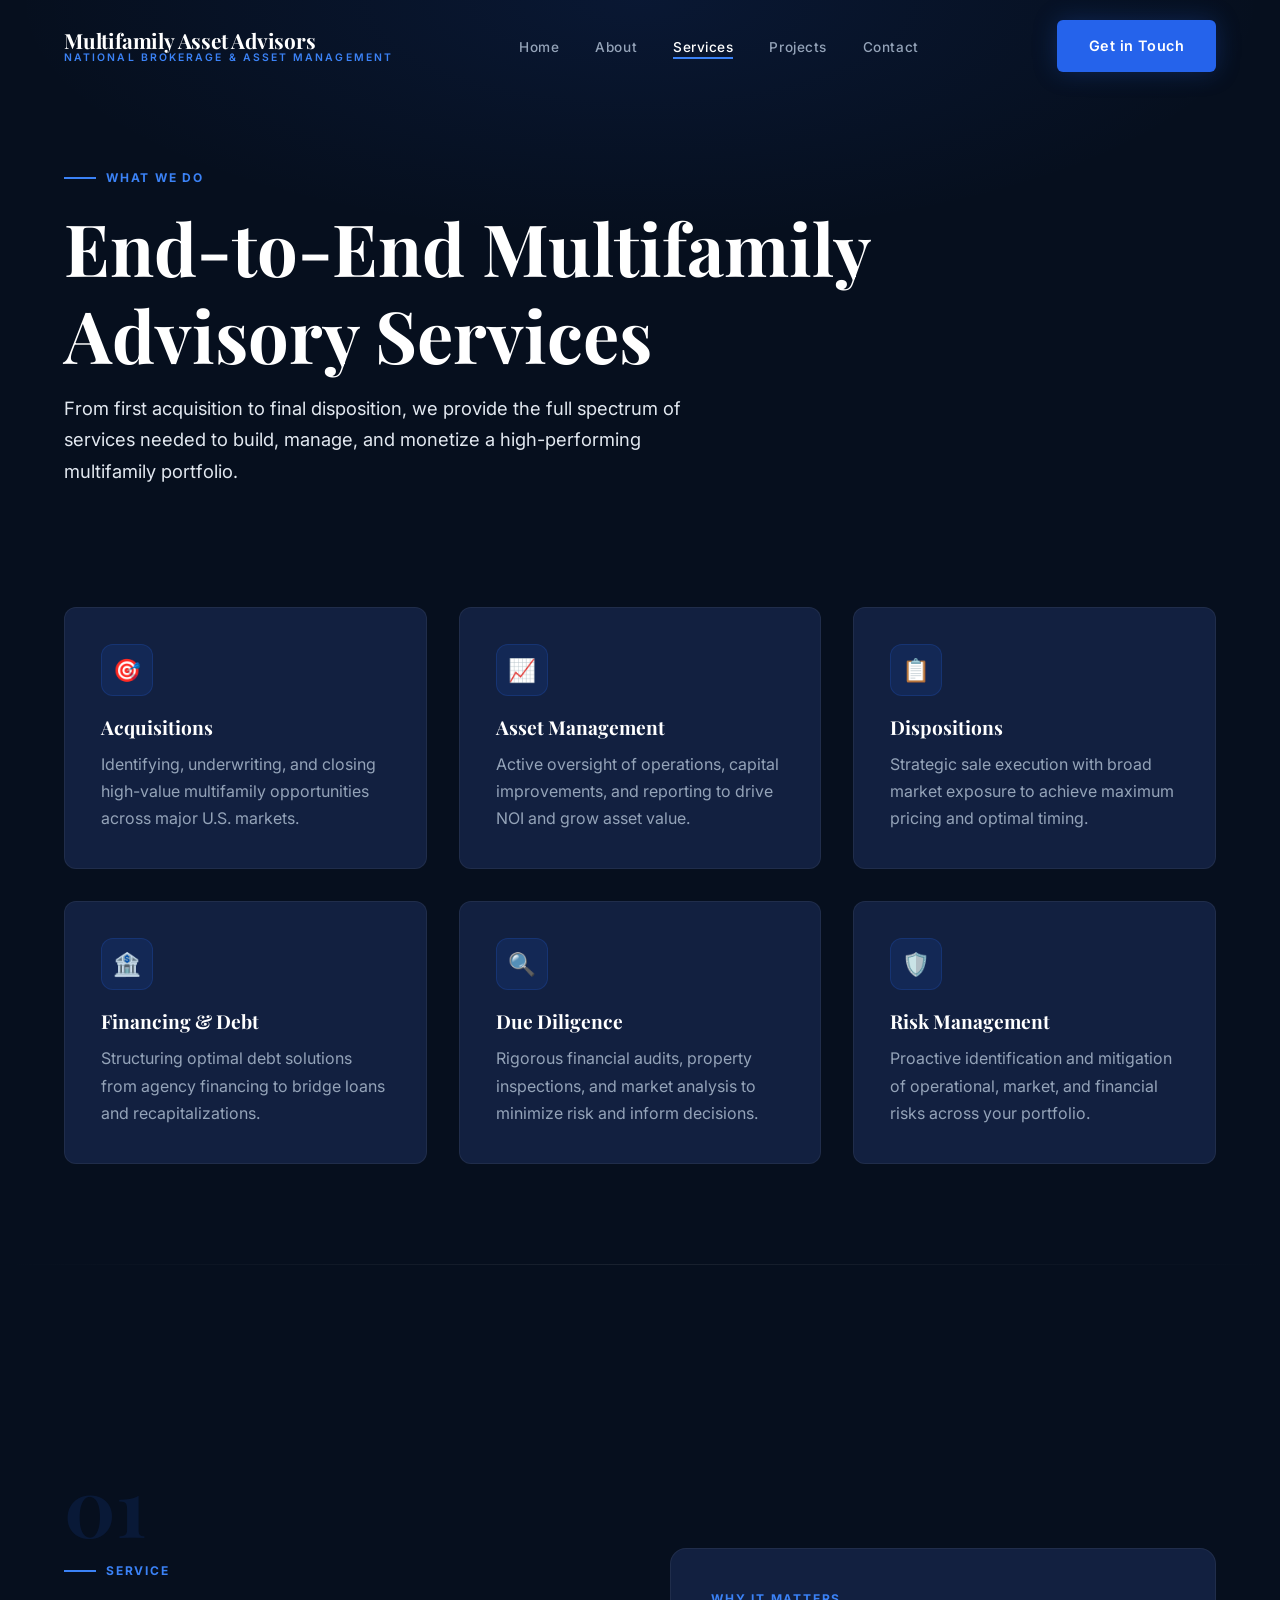
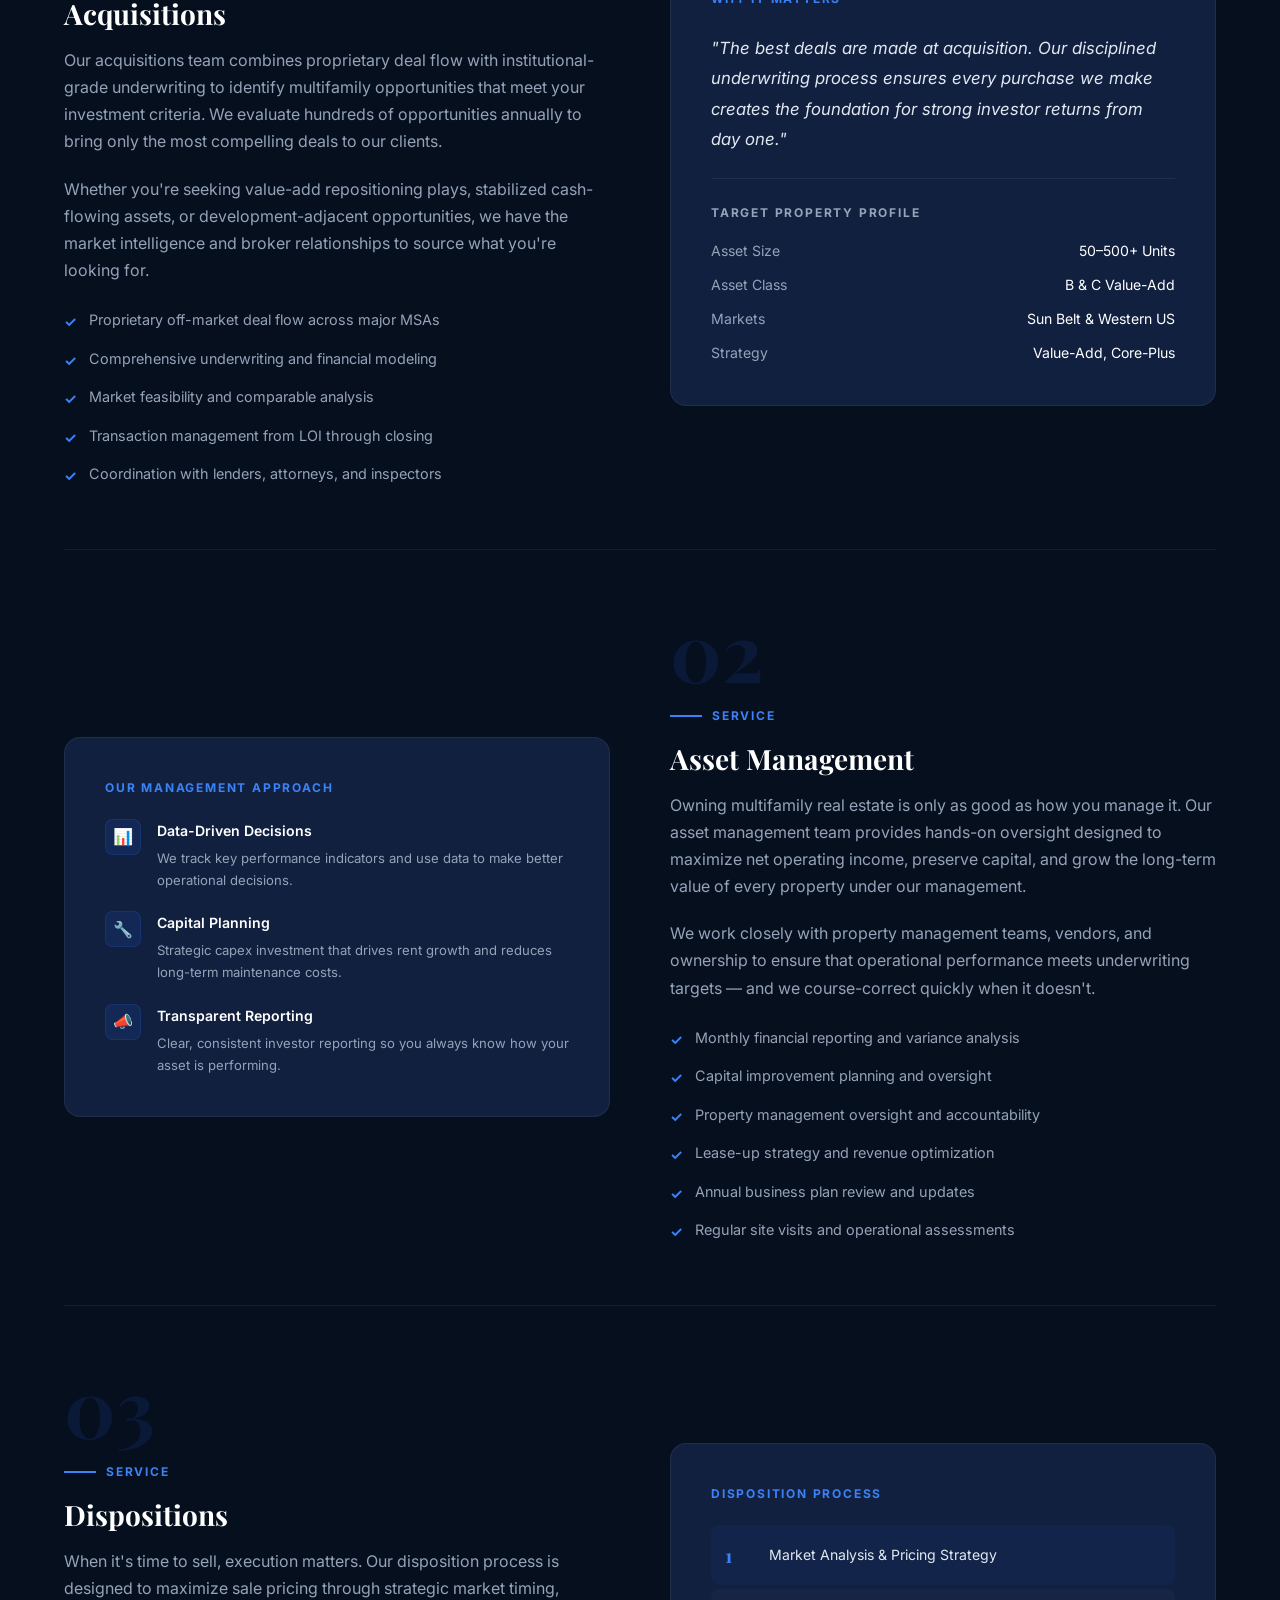
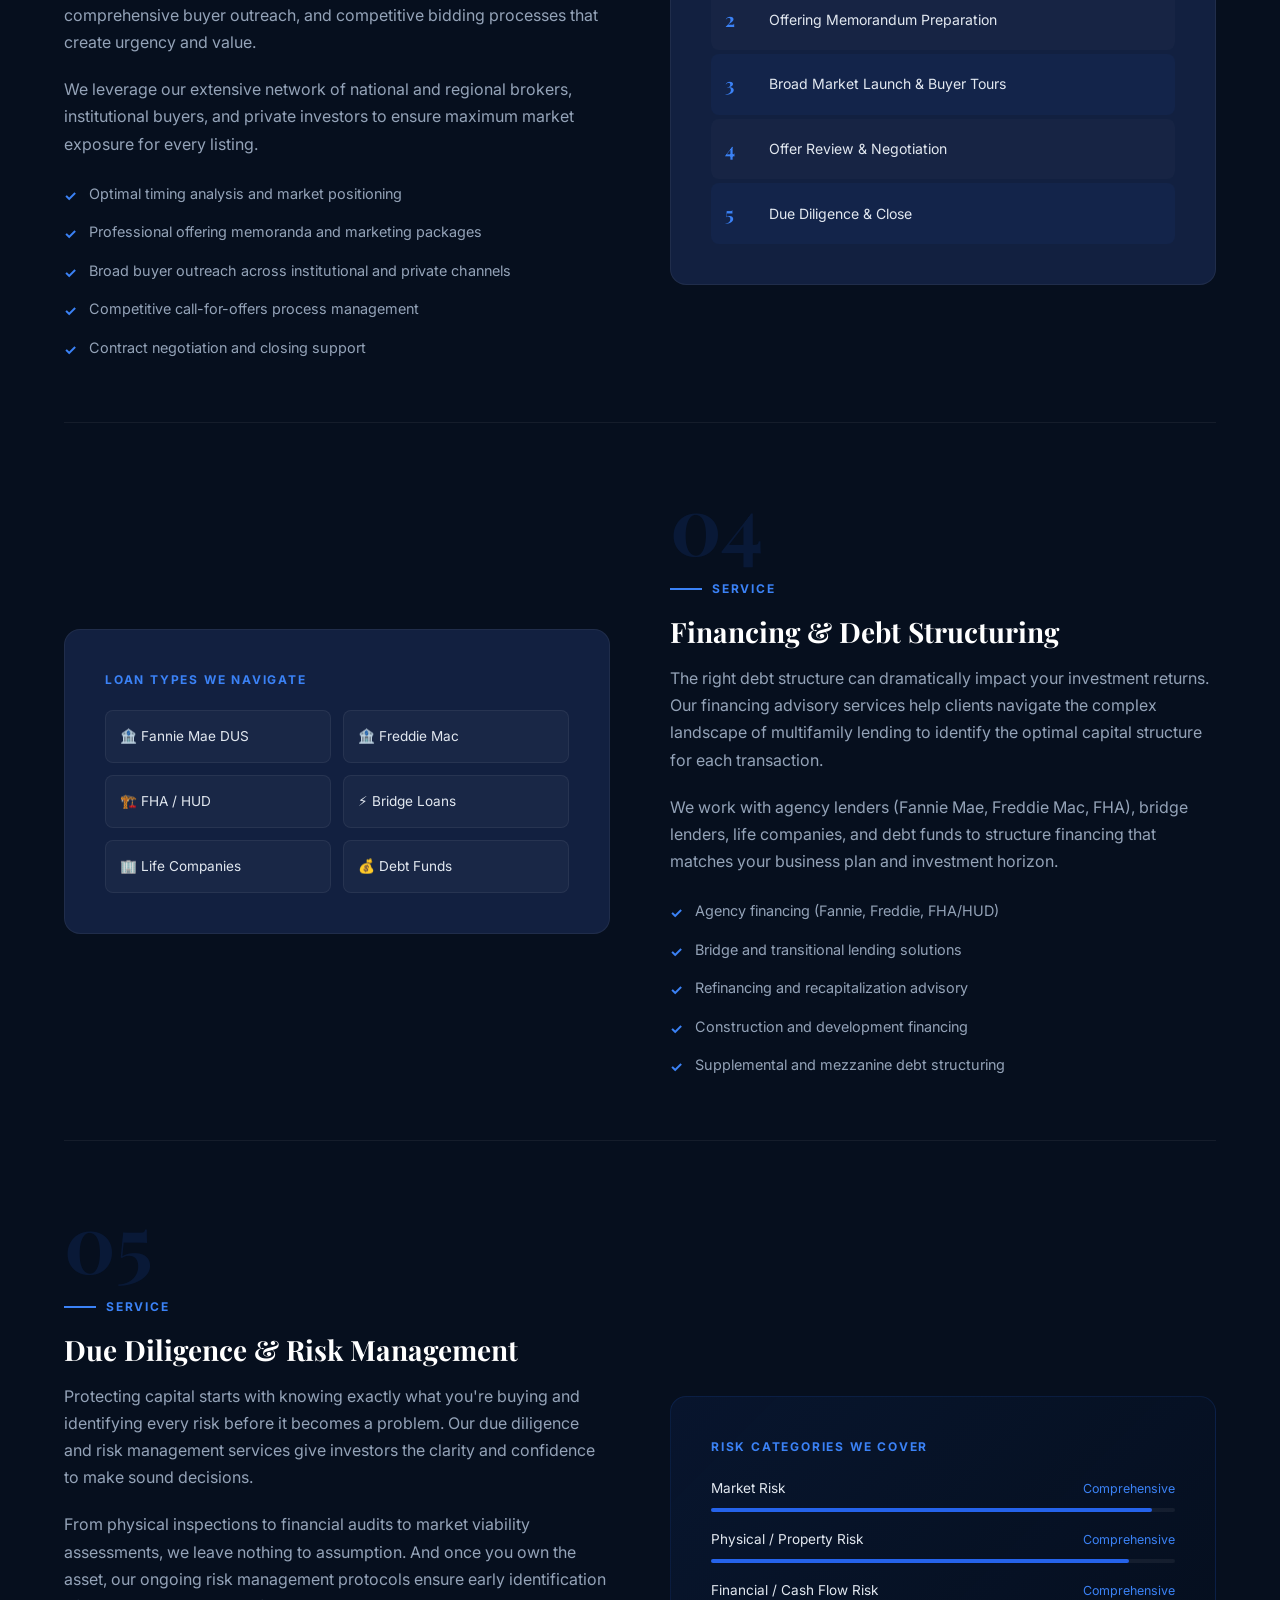
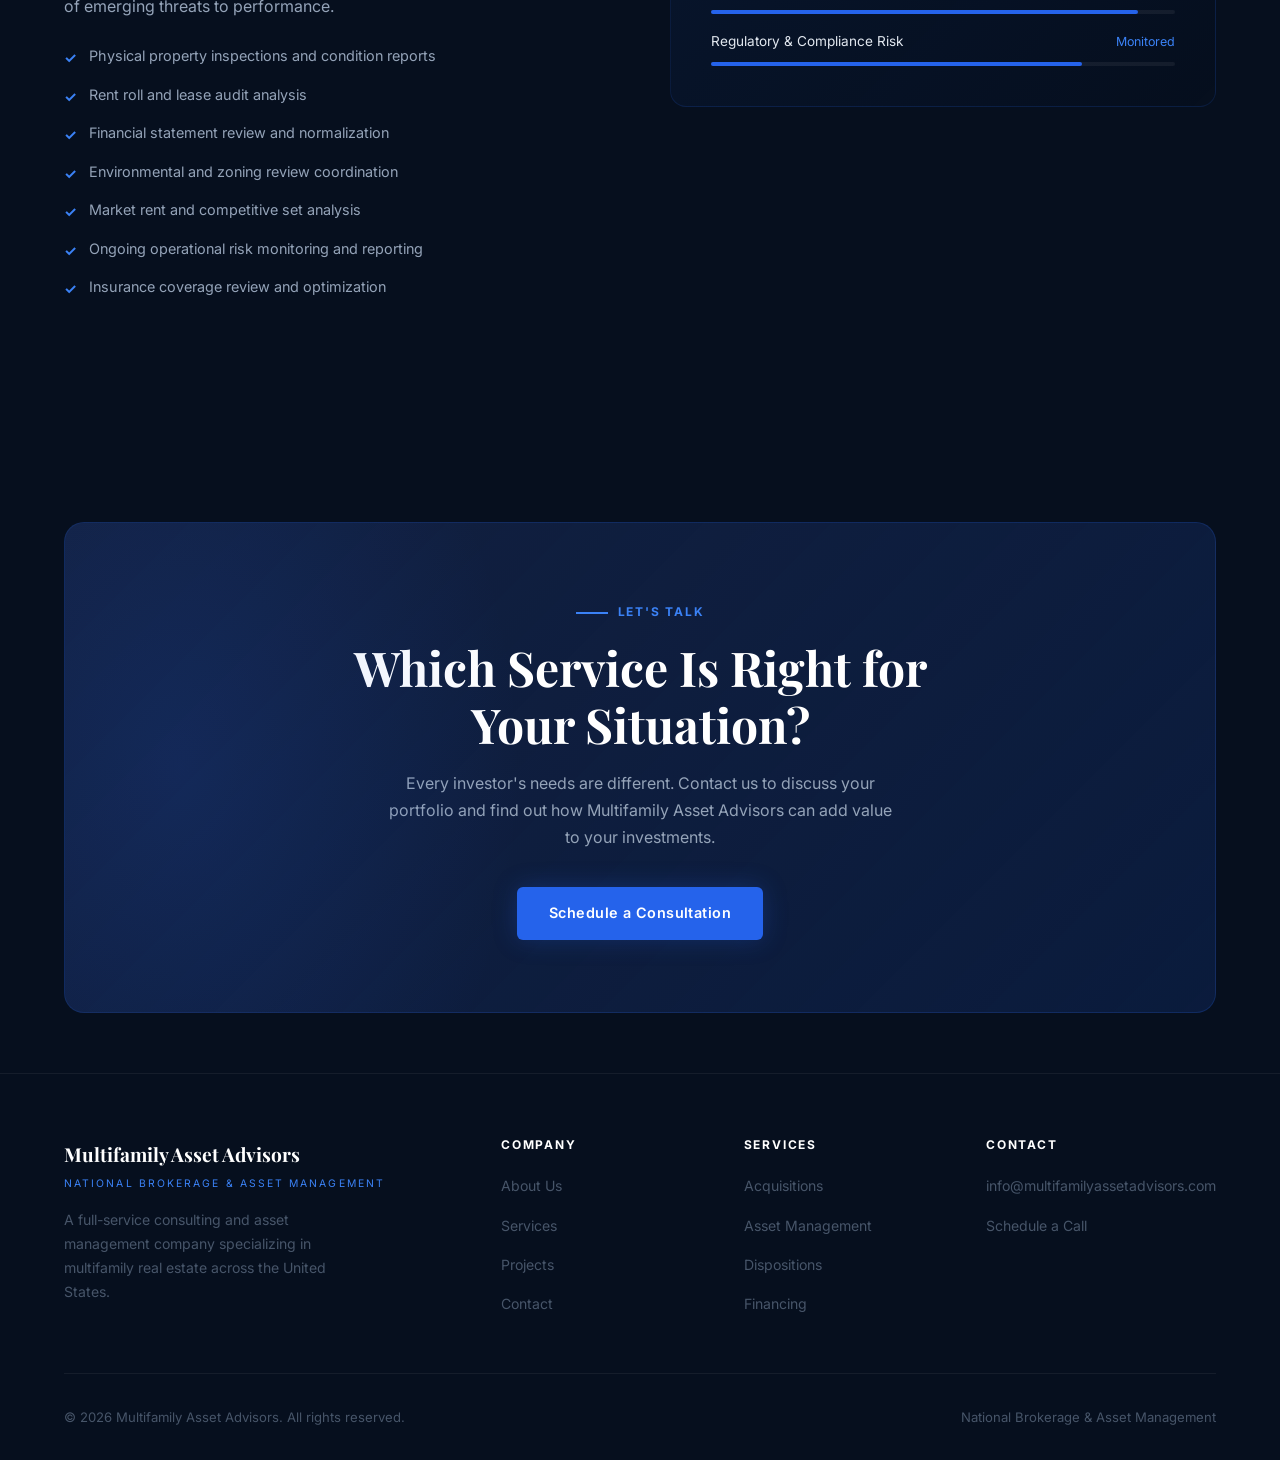
==== services.html @ d641d1ef "Add files via upload" ====
<!DOCTYPE html>
<html lang="en">
<head>
  <meta charset="UTF-8" />
  <meta name="viewport" content="width=device-width, initial-scale=1.0" />
  <title>Services | Multifamily Asset Advisors</title>
  <meta name="description" content="Full-spectrum multifamily advisory services including acquisitions, asset management, dispositions, financing, due diligence, and risk management." />
  <link rel="preconnect" href="https://fonts.googleapis.com" />
  <link rel="preconnect" href="https://fonts.gstatic.com" crossorigin />
  <link href="https://fonts.googleapis.com/css2?family=Inter:wght@400;500;600;700&family=Playfair+Display:wght@400;600;700&display=swap" rel="stylesheet" />
  <link rel="stylesheet" href="assets/css/styles.css" />
</head>
<body>

  <!-- NAVIGATION -->
  <nav class="nav" id="nav">
    <div class="container">
      <div class="nav-inner">
        <a href="index.html" class="nav-logo">
          <span class="nav-logo-main">Multifamily Asset Advisors</span>
          <span class="nav-logo-sub">National Brokerage &amp; Asset Management</span>
        </a>
        <ul class="nav-links">
          <li><a href="index.html">Home</a></li>
          <li><a href="about.html">About</a></li>
          <li><a href="services.html" class="active">Services</a></li>
          <li><a href="projects.html">Projects</a></li>
          <li><a href="contact.html">Contact</a></li>
        </ul>
        <a href="contact.html" class="btn btn-primary nav-cta">Get in Touch</a>
        <button class="nav-hamburger" aria-label="Open menu">
          <span></span><span></span><span></span>
        </button>
      </div>
    </div>
  </nav>

  <div class="mobile-menu">
    <button class="mobile-close" aria-label="Close menu">✕</button>
    <a href="index.html">Home</a>
    <a href="about.html">About</a>
    <a href="services.html">Services</a>
    <a href="projects.html">Projects</a>
    <a href="contact.html">Contact</a>
  </div>

  <!-- PAGE HERO -->
  <section class="page-hero">
    <div class="container">
      <div class="page-hero-content">
        <div class="section-label fade-up">What We Do</div>
        <h1 class="fade-up">End-to-End Multifamily<br />Advisory Services</h1>
        <p class="lead fade-up fade-up-delay-1" style="max-width: 620px;">
          From first acquisition to final disposition, we provide the full spectrum of services
          needed to build, manage, and monetize a high-performing multifamily portfolio.
        </p>
      </div>
    </div>
  </section>

  <!-- SERVICES GRID OVERVIEW -->
  <section class="section-sm" style="padding-top: 40px;">
    <div class="container">
      <div class="grid-3">
        <div class="card fade-up">
          <div class="card-icon">🎯</div>
          <h3>Acquisitions</h3>
          <p>Identifying, underwriting, and closing high-value multifamily opportunities across major U.S. markets.</p>
        </div>
        <div class="card fade-up fade-up-delay-1">
          <div class="card-icon">📈</div>
          <h3>Asset Management</h3>
          <p>Active oversight of operations, capital improvements, and reporting to drive NOI and grow asset value.</p>
        </div>
        <div class="card fade-up fade-up-delay-2">
          <div class="card-icon">📋</div>
          <h3>Dispositions</h3>
          <p>Strategic sale execution with broad market exposure to achieve maximum pricing and optimal timing.</p>
        </div>
        <div class="card fade-up">
          <div class="card-icon">🏦</div>
          <h3>Financing &amp; Debt</h3>
          <p>Structuring optimal debt solutions from agency financing to bridge loans and recapitalizations.</p>
        </div>
        <div class="card fade-up fade-up-delay-1">
          <div class="card-icon">🔍</div>
          <h3>Due Diligence</h3>
          <p>Rigorous financial audits, property inspections, and market analysis to minimize risk and inform decisions.</p>
        </div>
        <div class="card fade-up fade-up-delay-2">
          <div class="card-icon">🛡️</div>
          <h3>Risk Management</h3>
          <p>Proactive identification and mitigation of operational, market, and financial risks across your portfolio.</p>
        </div>
      </div>
    </div>
  </section>

  <div class="divider" style="margin: 40px 0;"></div>

  <!-- SERVICE DETAIL SECTIONS -->
  <section class="section">
    <div class="container">

      <!-- ACQUISITIONS -->
      <div class="service-detail fade-up" id="acquisitions">
        <div>
          <div class="service-num">01</div>
          <div class="section-label">Service</div>
          <h3>Acquisitions</h3>
          <p style="margin-bottom: 20px;">
            Our acquisitions team combines proprietary deal flow with institutional-grade underwriting
            to identify multifamily opportunities that meet your investment criteria. We evaluate
            hundreds of opportunities annually to bring only the most compelling deals to our clients.
          </p>
          <p>
            Whether you're seeking value-add repositioning plays, stabilized cash-flowing assets,
            or development-adjacent opportunities, we have the market intelligence and broker
            relationships to source what you're looking for.
          </p>
          <ul class="check-list">
            <li>Proprietary off-market deal flow across major MSAs</li>
            <li>Comprehensive underwriting and financial modeling</li>
            <li>Market feasibility and comparable analysis</li>
            <li>Transaction management from LOI through closing</li>
            <li>Coordination with lenders, attorneys, and inspectors</li>
          </ul>
        </div>
        <div style="background: var(--navy-mid); border: 1px solid rgba(255,255,255,0.06); border-radius: 16px; padding: 40px; display: flex; flex-direction: column; gap: 24px;">
          <div style="font-size: 0.75rem; font-weight: 700; letter-spacing: 0.15em; text-transform: uppercase; color: var(--blue-bright);">Why It Matters</div>
          <p style="font-size: 1.05rem; color: var(--gray-200); line-height: 1.8; font-style: italic;">
            "The best deals are made at acquisition. Our disciplined underwriting process ensures
            every purchase we make creates the foundation for strong investor returns from day one."
          </p>
          <div style="border-top: 1px solid rgba(255,255,255,0.06); padding-top: 24px;">
            <div style="font-size: 0.75rem; font-weight: 700; letter-spacing: 0.15em; text-transform: uppercase; color: var(--gray-400); margin-bottom: 16px;">Target Property Profile</div>
            <div style="display: flex; flex-direction: column; gap: 10px;">
              <div style="display: flex; justify-content: space-between; font-size: 0.88rem; color: var(--gray-400);">
                <span>Asset Size</span><span style="color: var(--white);">50–500+ Units</span>
              </div>
              <div style="display: flex; justify-content: space-between; font-size: 0.88rem; color: var(--gray-400);">
                <span>Asset Class</span><span style="color: var(--white);">B &amp; C Value-Add</span>
              </div>
              <div style="display: flex; justify-content: space-between; font-size: 0.88rem; color: var(--gray-400);">
                <span>Markets</span><span style="color: var(--white);">Sun Belt &amp; Western US</span>
              </div>
              <div style="display: flex; justify-content: space-between; font-size: 0.88rem; color: var(--gray-400);">
                <span>Strategy</span><span style="color: var(--white);">Value-Add, Core-Plus</span>
              </div>
            </div>
          </div>
        </div>
      </div>

      <!-- ASSET MANAGEMENT -->
      <div class="service-detail reverse fade-up" id="asset-management">
        <div>
          <div class="service-num">02</div>
          <div class="section-label">Service</div>
          <h3>Asset Management</h3>
          <p style="margin-bottom: 20px;">
            Owning multifamily real estate is only as good as how you manage it. Our asset management
            team provides hands-on oversight designed to maximize net operating income, preserve capital,
            and grow the long-term value of every property under our management.
          </p>
          <p>
            We work closely with property management teams, vendors, and ownership to ensure that
            operational performance meets underwriting targets — and we course-correct quickly
            when it doesn't.
          </p>
          <ul class="check-list">
            <li>Monthly financial reporting and variance analysis</li>
            <li>Capital improvement planning and oversight</li>
            <li>Property management oversight and accountability</li>
            <li>Lease-up strategy and revenue optimization</li>
            <li>Annual business plan review and updates</li>
            <li>Regular site visits and operational assessments</li>
          </ul>
        </div>
        <div style="background: var(--navy-mid); border: 1px solid rgba(255,255,255,0.06); border-radius: 16px; padding: 40px;">
          <div style="font-size: 0.75rem; font-weight: 700; letter-spacing: 0.15em; text-transform: uppercase; color: var(--blue-bright); margin-bottom: 20px;">Our Management Approach</div>
          <div style="display: flex; flex-direction: column; gap: 20px;">
            <div style="display: flex; gap: 16px; align-items: flex-start;">
              <div style="width: 36px; height: 36px; background: rgba(37,99,235,0.12); border: 1px solid rgba(37,99,235,0.2); border-radius: 8px; display: flex; align-items: center; justify-content: center; flex-shrink: 0; font-size: 1rem;">📊</div>
              <div>
                <div style="font-size: 0.88rem; font-weight: 600; color: var(--white); margin-bottom: 4px;">Data-Driven Decisions</div>
                <div style="font-size: 0.82rem; color: var(--gray-400);">We track key performance indicators and use data to make better operational decisions.</div>
              </div>
            </div>
            <div style="display: flex; gap: 16px; align-items: flex-start;">
              <div style="width: 36px; height: 36px; background: rgba(37,99,235,0.12); border: 1px solid rgba(37,99,235,0.2); border-radius: 8px; display: flex; align-items: center; justify-content: center; flex-shrink: 0; font-size: 1rem;">🔧</div>
              <div>
                <div style="font-size: 0.88rem; font-weight: 600; color: var(--white); margin-bottom: 4px;">Capital Planning</div>
                <div style="font-size: 0.82rem; color: var(--gray-400);">Strategic capex investment that drives rent growth and reduces long-term maintenance costs.</div>
              </div>
            </div>
            <div style="display: flex; gap: 16px; align-items: flex-start;">
              <div style="width: 36px; height: 36px; background: rgba(37,99,235,0.12); border: 1px solid rgba(37,99,235,0.2); border-radius: 8px; display: flex; align-items: center; justify-content: center; flex-shrink: 0; font-size: 1rem;">📣</div>
              <div>
                <div style="font-size: 0.88rem; font-weight: 600; color: var(--white); margin-bottom: 4px;">Transparent Reporting</div>
                <div style="font-size: 0.82rem; color: var(--gray-400);">Clear, consistent investor reporting so you always know how your asset is performing.</div>
              </div>
            </div>
          </div>
        </div>
      </div>

      <!-- DISPOSITIONS -->
      <div class="service-detail fade-up" id="dispositions">
        <div>
          <div class="service-num">03</div>
          <div class="section-label">Service</div>
          <h3>Dispositions</h3>
          <p style="margin-bottom: 20px;">
            When it's time to sell, execution matters. Our disposition process is designed to maximize
            sale pricing through strategic market timing, comprehensive buyer outreach, and
            competitive bidding processes that create urgency and value.
          </p>
          <p>
            We leverage our extensive network of national and regional brokers, institutional buyers,
            and private investors to ensure maximum market exposure for every listing.
          </p>
          <ul class="check-list">
            <li>Optimal timing analysis and market positioning</li>
            <li>Professional offering memoranda and marketing packages</li>
            <li>Broad buyer outreach across institutional and private channels</li>
            <li>Competitive call-for-offers process management</li>
            <li>Contract negotiation and closing support</li>
          </ul>
        </div>
        <div style="background: var(--navy-mid); border: 1px solid rgba(255,255,255,0.06); border-radius: 16px; padding: 40px;">
          <div style="font-size: 0.75rem; font-weight: 700; letter-spacing: 0.15em; text-transform: uppercase; color: var(--blue-bright); margin-bottom: 20px;">Disposition Process</div>
          <div style="display: flex; flex-direction: column; gap: 4px;">
            <div style="display: flex; gap: 16px; align-items: center; padding: 14px; background: rgba(37,99,235,0.06); border-radius: 8px;">
              <div style="font-family: var(--font-display); font-size: 1.2rem; font-weight: 700; color: var(--blue-bright); width: 28px;">1</div>
              <div style="font-size: 0.88rem; color: var(--gray-200);">Market Analysis &amp; Pricing Strategy</div>
            </div>
            <div style="display: flex; gap: 16px; align-items: center; padding: 14px; background: rgba(255,255,255,0.02); border-radius: 8px;">
              <div style="font-family: var(--font-display); font-size: 1.2rem; font-weight: 700; color: var(--blue-bright); width: 28px;">2</div>
              <div style="font-size: 0.88rem; color: var(--gray-200);">Offering Memorandum Preparation</div>
            </div>
            <div style="display: flex; gap: 16px; align-items: center; padding: 14px; background: rgba(37,99,235,0.06); border-radius: 8px;">
              <div style="font-family: var(--font-display); font-size: 1.2rem; font-weight: 700; color: var(--blue-bright); width: 28px;">3</div>
              <div style="font-size: 0.88rem; color: var(--gray-200);">Broad Market Launch &amp; Buyer Tours</div>
            </div>
            <div style="display: flex; gap: 16px; align-items: center; padding: 14px; background: rgba(255,255,255,0.02); border-radius: 8px;">
              <div style="font-family: var(--font-display); font-size: 1.2rem; font-weight: 700; color: var(--blue-bright); width: 28px;">4</div>
              <div style="font-size: 0.88rem; color: var(--gray-200);">Offer Review &amp; Negotiation</div>
            </div>
            <div style="display: flex; gap: 16px; align-items: center; padding: 14px; background: rgba(37,99,235,0.06); border-radius: 8px;">
              <div style="font-family: var(--font-display); font-size: 1.2rem; font-weight: 700; color: var(--blue-bright); width: 28px;">5</div>
              <div style="font-size: 0.88rem; color: var(--gray-200);">Due Diligence &amp; Close</div>
            </div>
          </div>
        </div>
      </div>

      <!-- FINANCING -->
      <div class="service-detail reverse fade-up" id="financing">
        <div>
          <div class="service-num">04</div>
          <div class="section-label">Service</div>
          <h3>Financing &amp; Debt Structuring</h3>
          <p style="margin-bottom: 20px;">
            The right debt structure can dramatically impact your investment returns. Our financing
            advisory services help clients navigate the complex landscape of multifamily lending
            to identify the optimal capital structure for each transaction.
          </p>
          <p>
            We work with agency lenders (Fannie Mae, Freddie Mac, FHA), bridge lenders, life companies,
            and debt funds to structure financing that matches your business plan and investment horizon.
          </p>
          <ul class="check-list">
            <li>Agency financing (Fannie, Freddie, FHA/HUD)</li>
            <li>Bridge and transitional lending solutions</li>
            <li>Refinancing and recapitalization advisory</li>
            <li>Construction and development financing</li>
            <li>Supplemental and mezzanine debt structuring</li>
          </ul>
        </div>
        <div style="background: var(--navy-mid); border: 1px solid rgba(255,255,255,0.06); border-radius: 16px; padding: 40px;">
          <div style="font-size: 0.75rem; font-weight: 700; letter-spacing: 0.15em; text-transform: uppercase; color: var(--blue-bright); margin-bottom: 20px;">Loan Types We Navigate</div>
          <div style="display: grid; grid-template-columns: 1fr 1fr; gap: 12px;">
            <div style="padding: 14px; background: rgba(255,255,255,0.03); border: 1px solid rgba(255,255,255,0.06); border-radius: 8px; font-size: 0.85rem; color: var(--gray-200);">🏦 Fannie Mae DUS</div>
            <div style="padding: 14px; background: rgba(255,255,255,0.03); border: 1px solid rgba(255,255,255,0.06); border-radius: 8px; font-size: 0.85rem; color: var(--gray-200);">🏦 Freddie Mac</div>
            <div style="padding: 14px; background: rgba(255,255,255,0.03); border: 1px solid rgba(255,255,255,0.06); border-radius: 8px; font-size: 0.85rem; color: var(--gray-200);">🏗️ FHA / HUD</div>
            <div style="padding: 14px; background: rgba(255,255,255,0.03); border: 1px solid rgba(255,255,255,0.06); border-radius: 8px; font-size: 0.85rem; color: var(--gray-200);">⚡ Bridge Loans</div>
            <div style="padding: 14px; background: rgba(255,255,255,0.03); border: 1px solid rgba(255,255,255,0.06); border-radius: 8px; font-size: 0.85rem; color: var(--gray-200);">🏢 Life Companies</div>
            <div style="padding: 14px; background: rgba(255,255,255,0.03); border: 1px solid rgba(255,255,255,0.06); border-radius: 8px; font-size: 0.85rem; color: var(--gray-200);">💰 Debt Funds</div>
          </div>
        </div>
      </div>

      <!-- DUE DILIGENCE & RISK -->
      <div class="service-detail fade-up" id="due-diligence">
        <div>
          <div class="service-num">05</div>
          <div class="section-label">Service</div>
          <h3>Due Diligence &amp; Risk Management</h3>
          <p style="margin-bottom: 20px;">
            Protecting capital starts with knowing exactly what you're buying and identifying
            every risk before it becomes a problem. Our due diligence and risk management
            services give investors the clarity and confidence to make sound decisions.
          </p>
          <p>
            From physical inspections to financial audits to market viability assessments,
            we leave nothing to assumption. And once you own the asset, our ongoing risk
            management protocols ensure early identification of emerging threats to performance.
          </p>
          <ul class="check-list">
            <li>Physical property inspections and condition reports</li>
            <li>Rent roll and lease audit analysis</li>
            <li>Financial statement review and normalization</li>
            <li>Environmental and zoning review coordination</li>
            <li>Market rent and competitive set analysis</li>
            <li>Ongoing operational risk monitoring and reporting</li>
            <li>Insurance coverage review and optimization</li>
          </ul>
        </div>
        <div style="background: linear-gradient(135deg, rgba(37,99,235,0.08), rgba(6,15,30,0)); border: 1px solid rgba(37,99,235,0.15); border-radius: 16px; padding: 40px;">
          <div style="font-size: 0.75rem; font-weight: 700; letter-spacing: 0.15em; text-transform: uppercase; color: var(--blue-bright); margin-bottom: 20px;">Risk Categories We Cover</div>
          <div style="display: flex; flex-direction: column; gap: 16px;">
            <div>
              <div style="display: flex; justify-content: space-between; align-items: center; margin-bottom: 8px;">
                <span style="font-size: 0.85rem; color: var(--gray-200);">Market Risk</span>
                <span style="font-size: 0.78rem; color: var(--blue-bright);">Comprehensive</span>
              </div>
              <div style="height: 4px; background: rgba(255,255,255,0.06); border-radius: 2px;">
                <div style="height: 100%; width: 95%; background: var(--blue); border-radius: 2px;"></div>
              </div>
            </div>
            <div>
              <div style="display: flex; justify-content: space-between; align-items: center; margin-bottom: 8px;">
                <span style="font-size: 0.85rem; color: var(--gray-200);">Physical / Property Risk</span>
                <span style="font-size: 0.78rem; color: var(--blue-bright);">Comprehensive</span>
              </div>
              <div style="height: 4px; background: rgba(255,255,255,0.06); border-radius: 2px;">
                <div style="height: 100%; width: 90%; background: var(--blue); border-radius: 2px;"></div>
              </div>
            </div>
            <div>
              <div style="display: flex; justify-content: space-between; align-items: center; margin-bottom: 8px;">
                <span style="font-size: 0.85rem; color: var(--gray-200);">Financial / Cash Flow Risk</span>
                <span style="font-size: 0.78rem; color: var(--blue-bright);">Comprehensive</span>
              </div>
              <div style="height: 4px; background: rgba(255,255,255,0.06); border-radius: 2px;">
                <div style="height: 100%; width: 92%; background: var(--blue); border-radius: 2px;"></div>
              </div>
            </div>
            <div>
              <div style="display: flex; justify-content: space-between; align-items: center; margin-bottom: 8px;">
                <span style="font-size: 0.85rem; color: var(--gray-200);">Regulatory &amp; Compliance Risk</span>
                <span style="font-size: 0.78rem; color: var(--blue-bright);">Monitored</span>
              </div>
              <div style="height: 4px; background: rgba(255,255,255,0.06); border-radius: 2px;">
                <div style="height: 100%; width: 80%; background: var(--blue); border-radius: 2px;"></div>
              </div>
            </div>
          </div>
        </div>
      </div>

    </div>
  </section>

  <!-- CTA -->
  <section class="section-sm">
    <div class="container">
      <div class="cta-section fade-up">
        <div class="section-label" style="justify-content: center;">Let's Talk</div>
        <h2>Which Service Is Right for<br />Your Situation?</h2>
        <p>Every investor's needs are different. Contact us to discuss your portfolio and find out how Multifamily Asset Advisors can add value to your investments.</p>
        <a href="contact.html" class="btn btn-primary">Schedule a Consultation</a>
      </div>
    </div>
  </section>

  <!-- FOOTER -->
  <footer class="footer">
    <div class="container">
      <div class="footer-grid">
        <div>
          <div class="footer-brand-name">Multifamily Asset Advisors</div>
          <div class="footer-brand-sub">National Brokerage &amp; Asset Management</div>
          <p class="footer-desc">A full-service consulting and asset management company specializing in multifamily real estate across the United States.</p>
        </div>
        <div class="footer-col">
          <h4>Company</h4>
          <ul>
            <li><a href="about.html">About Us</a></li>
            <li><a href="services.html">Services</a></li>
            <li><a href="projects.html">Projects</a></li>
            <li><a href="contact.html">Contact</a></li>
          </ul>
        </div>
        <div class="footer-col">
          <h4>Services</h4>
          <ul>
            <li><a href="#acquisitions">Acquisitions</a></li>
            <li><a href="#asset-management">Asset Management</a></li>
            <li><a href="#dispositions">Dispositions</a></li>
            <li><a href="#financing">Financing</a></li>
          </ul>
        </div>
        <div class="footer-col">
          <h4>Contact</h4>
          <ul>
            <li><a href="mailto:info@multifamilyassetadvisors.com">info@multifamilyassetadvisors.com</a></li>
            <li><a href="contact.html">Schedule a Call</a></li>
          </ul>
        </div>
      </div>
      <div class="footer-bottom">
        <div class="footer-copyright">© 2026 Multifamily Asset Advisors. All rights reserved.</div>
        <div class="footer-copyright">National Brokerage &amp; Asset Management</div>
      </div>
    </div>
  </footer>

  <script src="assets/js/main.js"></script>
</body>
</html>
---- assets/css/styles.css ----
/* ============================================
   Multifamily Asset Advisors - Main Stylesheet
   Bold & Modern | Dark Navy + Electric Blue
   ============================================ */

/* ---------- CSS Variables ---------- */
:root {
  --navy-dark: #060F1E;
  --navy: #0A1628;
  --navy-mid: #122040;
  --navy-light: #1A2F58;
  --blue: #2563EB;
  --blue-bright: #3B82F6;
  --blue-glow: rgba(37, 99, 235, 0.25);
  --gold: #F59E0B;
  --gold-light: #FCD34D;
  --white: #FFFFFF;
  --off-white: #F1F5F9;
  --gray-200: #E2E8F0;
  --gray-400: #94A3B8;
  --gray-600: #475569;
  --font-sans: 'Inter', system-ui, -apple-system, sans-serif;
  --font-display: 'Playfair Display', 'Georgia', serif;
  --transition: 0.3s cubic-bezier(0.4, 0, 0.2, 1);
  --radius: 12px;
  --shadow-md: 0 4px 24px rgba(0,0,0,0.3);
  --shadow-lg: 0 8px 40px rgba(0,0,0,0.4);
}

/* ---------- Reset & Base ---------- */
*, *::before, *::after { box-sizing: border-box; margin: 0; padding: 0; }

html { scroll-behavior: smooth; font-size: 16px; }

body {
  font-family: var(--font-sans);
  background-color: var(--navy-dark);
  color: var(--off-white);
  line-height: 1.7;
  overflow-x: hidden;
}

img { max-width: 100%; display: block; }

a { color: inherit; text-decoration: none; }

ul { list-style: none; }

/* ---------- Typography ---------- */
h1, h2, h3, h4, h5 {
  font-family: var(--font-display);
  line-height: 1.2;
  color: var(--white);
}

h1 { font-size: clamp(2.4rem, 6vw, 4.5rem); }
h2 { font-size: clamp(1.8rem, 4vw, 3rem); }
h3 { font-size: clamp(1.2rem, 2.5vw, 1.75rem); }
h4 { font-size: 1.1rem; font-family: var(--font-sans); font-weight: 600; }

p { color: var(--gray-400); font-size: 1rem; }

.lead { font-size: 1.15rem; color: var(--gray-200); }

/* ---------- Layout ---------- */
.container {
  width: 100%;
  max-width: 1200px;
  margin: 0 auto;
  padding: 0 24px;
}

.section { padding: 100px 0; }
.section-sm { padding: 60px 0; }

.section-label {
  display: inline-flex;
  align-items: center;
  gap: 10px;
  font-size: 0.75rem;
  font-weight: 700;
  letter-spacing: 0.15em;
  text-transform: uppercase;
  color: var(--blue-bright);
  margin-bottom: 16px;
}

.section-label::before {
  content: '';
  display: block;
  width: 32px;
  height: 2px;
  background: var(--blue-bright);
}

.section-title { margin-bottom: 20px; }
.section-subtitle { max-width: 600px; margin-bottom: 56px; }

.grid-2 { display: grid; grid-template-columns: repeat(2, 1fr); gap: 32px; }
.grid-3 { display: grid; grid-template-columns: repeat(3, 1fr); gap: 32px; }
.grid-4 { display: grid; grid-template-columns: repeat(4, 1fr); gap: 24px; }

/* ---------- Buttons ---------- */
.btn {
  display: inline-flex;
  align-items: center;
  gap: 8px;
  padding: 14px 32px;
  font-family: var(--font-sans);
  font-size: 0.9rem;
  font-weight: 600;
  letter-spacing: 0.03em;
  border-radius: 6px;
  border: none;
  cursor: pointer;
  transition: var(--transition);
  text-decoration: none;
}

.btn-primary {
  background: var(--blue);
  color: var(--white);
  box-shadow: 0 0 24px var(--blue-glow);
}

.btn-primary:hover {
  background: var(--blue-bright);
  box-shadow: 0 0 40px rgba(59, 130, 246, 0.4);
  transform: translateY(-2px);
}

.btn-outline {
  background: transparent;
  color: var(--white);
  border: 1.5px solid rgba(255,255,255,0.25);
}

.btn-outline:hover {
  border-color: var(--blue-bright);
  color: var(--blue-bright);
  transform: translateY(-2px);
}

.btn-gold {
  background: var(--gold);
  color: var(--navy-dark);
  font-weight: 700;
}

.btn-gold:hover {
  background: var(--gold-light);
  transform: translateY(-2px);
}

/* ---------- Navigation ---------- */
.nav {
  position: fixed;
  top: 0;
  left: 0;
  right: 0;
  z-index: 100;
  padding: 20px 0;
  transition: var(--transition);
}

.nav.scrolled {
  background: rgba(6, 15, 30, 0.95);
  backdrop-filter: blur(20px);
  -webkit-backdrop-filter: blur(20px);
  padding: 14px 0;
  border-bottom: 1px solid rgba(255,255,255,0.06);
}

.nav-inner {
  display: flex;
  align-items: center;
  justify-content: space-between;
}

.nav-logo {
  display: flex;
  flex-direction: column;
  line-height: 1.1;
}

.nav-logo-main {
  font-family: var(--font-display);
  font-size: 1.3rem;
  font-weight: 700;
  color: var(--white);
  letter-spacing: -0.01em;
}

.nav-logo-sub {
  font-size: 0.65rem;
  font-weight: 600;
  letter-spacing: 0.2em;
  text-transform: uppercase;
  color: var(--blue-bright);
}

.nav-links {
  display: flex;
  align-items: center;
  gap: 36px;
}

.nav-links a {
  font-size: 0.85rem;
  font-weight: 500;
  letter-spacing: 0.04em;
  color: var(--gray-400);
  transition: var(--transition);
  position: relative;
}

.nav-links a::after {
  content: '';
  position: absolute;
  bottom: -4px;
  left: 0;
  width: 0;
  height: 2px;
  background: var(--blue-bright);
  transition: var(--transition);
}

.nav-links a:hover,
.nav-links a.active {
  color: var(--white);
}

.nav-links a:hover::after,
.nav-links a.active::after {
  width: 100%;
}

.nav-cta { margin-left: 12px; }

.nav-hamburger {
  display: none;
  flex-direction: column;
  gap: 5px;
  cursor: pointer;
  padding: 8px;
  background: none;
  border: none;
}

.nav-hamburger span {
  display: block;
  width: 24px;
  height: 2px;
  background: var(--white);
  transition: var(--transition);
}

/* ---------- Mobile Menu ---------- */
.mobile-menu {
  display: none;
  position: fixed;
  inset: 0;
  z-index: 99;
  background: var(--navy-dark);
  flex-direction: column;
  align-items: center;
  justify-content: center;
  gap: 32px;
}

.mobile-menu.open { display: flex; }

.mobile-menu a {
  font-family: var(--font-display);
  font-size: 2rem;
  color: var(--white);
  transition: var(--transition);
}

.mobile-menu a:hover { color: var(--blue-bright); }

.mobile-close {
  position: absolute;
  top: 24px;
  right: 24px;
  background: none;
  border: none;
  color: var(--white);
  font-size: 2rem;
  cursor: pointer;
}

/* ---------- Hero ---------- */
.hero {
  min-height: 100vh;
  display: flex;
  align-items: center;
  position: relative;
  overflow: hidden;
  background: var(--navy-dark);
}

.hero-bg {
  position: absolute;
  inset: 0;
  background:
    radial-gradient(ellipse 80% 60% at 60% 40%, rgba(37,99,235,0.12) 0%, transparent 70%),
    radial-gradient(ellipse 60% 40% at 20% 80%, rgba(37,99,235,0.07) 0%, transparent 60%);
  pointer-events: none;
}

.hero-grid {
  position: absolute;
  inset: 0;
  background-image:
    linear-gradient(rgba(37,99,235,0.05) 1px, transparent 1px),
    linear-gradient(90deg, rgba(37,99,235,0.05) 1px, transparent 1px);
  background-size: 60px 60px;
  pointer-events: none;
}

.hero-content {
  position: relative;
  z-index: 2;
  padding-top: 100px;
}

.hero-badge {
  display: inline-flex;
  align-items: center;
  gap: 8px;
  padding: 6px 16px;
  background: rgba(37,99,235,0.12);
  border: 1px solid rgba(37,99,235,0.3);
  border-radius: 100px;
  font-size: 0.75rem;
  font-weight: 600;
  letter-spacing: 0.1em;
  text-transform: uppercase;
  color: var(--blue-bright);
  margin-bottom: 28px;
}

.hero-badge-dot {
  width: 6px;
  height: 6px;
  border-radius: 50%;
  background: var(--blue-bright);
  animation: pulse 2s infinite;
}

@keyframes pulse {
  0%, 100% { opacity: 1; transform: scale(1); }
  50% { opacity: 0.5; transform: scale(0.8); }
}

.hero h1 { margin-bottom: 24px; }

.hero h1 .accent { color: var(--blue-bright); }

.hero-desc {
  font-size: 1.15rem;
  color: var(--gray-400);
  max-width: 580px;
  margin-bottom: 40px;
  line-height: 1.8;
}

.hero-actions {
  display: flex;
  gap: 16px;
  flex-wrap: wrap;
  margin-bottom: 72px;
}

.hero-stats {
  display: flex;
  gap: 48px;
  flex-wrap: wrap;
  padding-top: 40px;
  border-top: 1px solid rgba(255,255,255,0.08);
}

.hero-stat-value {
  font-family: var(--font-display);
  font-size: 2.2rem;
  font-weight: 700;
  color: var(--white);
  line-height: 1;
  margin-bottom: 4px;
}

.hero-stat-value span { color: var(--blue-bright); }

.hero-stat-label {
  font-size: 0.78rem;
  font-weight: 500;
  letter-spacing: 0.08em;
  text-transform: uppercase;
  color: var(--gray-400);
}

/* ---------- Cards ---------- */
.card {
  background: var(--navy-mid);
  border: 1px solid rgba(255,255,255,0.06);
  border-radius: var(--radius);
  padding: 36px;
  transition: var(--transition);
}

.card:hover {
  border-color: rgba(37,99,235,0.35);
  transform: translateY(-4px);
  box-shadow: var(--shadow-lg), 0 0 40px var(--blue-glow);
}

.card-icon {
  width: 52px;
  height: 52px;
  background: rgba(37,99,235,0.12);
  border: 1px solid rgba(37,99,235,0.2);
  border-radius: 12px;
  display: flex;
  align-items: center;
  justify-content: center;
  margin-bottom: 20px;
  font-size: 1.4rem;
  transition: var(--transition);
}

.card:hover .card-icon {
  background: rgba(37,99,235,0.25);
  border-color: rgba(37,99,235,0.5);
}

.card h3 { font-size: 1.2rem; margin-bottom: 12px; }

/* ---------- Team Cards ---------- */
.team-card {
  background: var(--navy-mid);
  border: 1px solid rgba(255,255,255,0.06);
  border-radius: var(--radius);
  overflow: hidden;
  transition: var(--transition);
}

.team-card:hover {
  border-color: rgba(37,99,235,0.35);
  transform: translateY(-4px);
  box-shadow: var(--shadow-lg);
}

.team-photo {
  width: 100%;
  aspect-ratio: 1;
  background: linear-gradient(135deg, var(--navy-light), var(--navy-mid));
  display: flex;
  align-items: center;
  justify-content: center;
  font-size: 4rem;
  color: rgba(255,255,255,0.1);
  position: relative;
  overflow: hidden;
}

.team-photo img {
  width: 100%;
  height: 100%;
  object-fit: cover;
}

.team-photo-initials {
  font-family: var(--font-display);
  font-size: 3rem;
  font-weight: 700;
  color: rgba(255,255,255,0.15);
}

.team-info { padding: 24px; }

.team-name {
  font-family: var(--font-display);
  font-size: 1.2rem;
  color: var(--white);
  margin-bottom: 4px;
}

.team-role {
  font-size: 0.78rem;
  font-weight: 600;
  letter-spacing: 0.1em;
  text-transform: uppercase;
  color: var(--blue-bright);
  margin-bottom: 12px;
}

.team-bio { font-size: 0.88rem; color: var(--gray-400); line-height: 1.7; }

/* ---------- Stats Bar ---------- */
.stats-bar {
  background: var(--navy-mid);
  border-top: 1px solid rgba(255,255,255,0.06);
  border-bottom: 1px solid rgba(255,255,255,0.06);
  padding: 40px 0;
}

.stats-bar-inner {
  display: flex;
  align-items: center;
  justify-content: space-around;
  flex-wrap: wrap;
  gap: 32px;
}

.stat-item { text-align: center; }

.stat-number {
  font-family: var(--font-display);
  font-size: 2.5rem;
  font-weight: 700;
  color: var(--white);
  line-height: 1;
}

.stat-number .blue { color: var(--blue-bright); }

.stat-label {
  font-size: 0.78rem;
  font-weight: 600;
  letter-spacing: 0.1em;
  text-transform: uppercase;
  color: var(--gray-400);
  margin-top: 6px;
}

/* ---------- Dividers ---------- */
.divider {
  width: 100%;
  height: 1px;
  background: linear-gradient(90deg, transparent, rgba(255,255,255,0.08), transparent);
}

/* ---------- CTA Section ---------- */
.cta-section {
  background: linear-gradient(135deg, var(--navy-mid) 0%, rgba(37,99,235,0.15) 100%);
  border: 1px solid rgba(37,99,235,0.2);
  border-radius: 20px;
  padding: 72px 60px;
  text-align: center;
  position: relative;
  overflow: hidden;
}

.cta-section::before {
  content: '';
  position: absolute;
  top: -50%;
  left: -20%;
  width: 60%;
  height: 200%;
  background: radial-gradient(ellipse, rgba(37,99,235,0.15), transparent 70%);
  pointer-events: none;
}

.cta-section h2 { margin-bottom: 16px; }
.cta-section p { max-width: 520px; margin: 0 auto 36px; }

/* ---------- Footer ---------- */
.footer {
  background: var(--navy-dark);
  border-top: 1px solid rgba(255,255,255,0.06);
  padding: 64px 0 32px;
}

.footer-grid {
  display: grid;
  grid-template-columns: 2fr 1fr 1fr 1fr;
  gap: 48px;
  margin-bottom: 56px;
}

.footer-brand-name {
  font-family: var(--font-display);
  font-size: 1.2rem;
  font-weight: 700;
  color: var(--white);
  margin-bottom: 4px;
}

.footer-brand-sub {
  font-size: 0.65rem;
  letter-spacing: 0.2em;
  text-transform: uppercase;
  color: var(--blue-bright);
  margin-bottom: 16px;
}

.footer-desc {
  font-size: 0.88rem;
  color: var(--gray-600);
  line-height: 1.7;
  max-width: 280px;
}

.footer-col h4 {
  font-size: 0.75rem;
  font-weight: 700;
  letter-spacing: 0.15em;
  text-transform: uppercase;
  color: var(--white);
  margin-bottom: 20px;
}

.footer-col ul { display: flex; flex-direction: column; gap: 12px; }

.footer-col ul a {
  font-size: 0.88rem;
  color: var(--gray-600);
  transition: var(--transition);
}

.footer-col ul a:hover { color: var(--blue-bright); }

.footer-bottom {
  padding-top: 32px;
  border-top: 1px solid rgba(255,255,255,0.06);
  display: flex;
  align-items: center;
  justify-content: space-between;
  flex-wrap: wrap;
  gap: 16px;
}

.footer-copyright {
  font-size: 0.82rem;
  color: var(--gray-600);
}

/* ---------- Page Hero (inner pages) ---------- */
.page-hero {
  padding: 160px 0 80px;
  position: relative;
  background: var(--navy-dark);
  overflow: hidden;
}

.page-hero::after {
  content: '';
  position: absolute;
  inset: 0;
  background: radial-gradient(ellipse 70% 60% at 50% 0%, rgba(37,99,235,0.1), transparent 70%);
  pointer-events: none;
}

.page-hero-content { position: relative; z-index: 2; }

.page-hero h1 { margin-bottom: 16px; }

/* ---------- Service Detail ---------- */
.service-detail {
  display: grid;
  grid-template-columns: 1fr 1fr;
  gap: 60px;
  align-items: center;
  padding: 60px 0;
  border-bottom: 1px solid rgba(255,255,255,0.06);
}

.service-detail:last-child { border-bottom: none; }

.service-detail.reverse { direction: rtl; }
.service-detail.reverse > * { direction: ltr; }

.service-num {
  font-family: var(--font-display);
  font-size: 5rem;
  font-weight: 700;
  color: rgba(37,99,235,0.12);
  line-height: 1;
  margin-bottom: 8px;
}

.service-detail h3 { margin-bottom: 16px; }

.check-list { display: flex; flex-direction: column; gap: 12px; margin-top: 24px; }

.check-list li {
  display: flex;
  align-items: flex-start;
  gap: 12px;
  font-size: 0.9rem;
  color: var(--gray-400);
}

.check-list li::before {
  content: '✓';
  color: var(--blue-bright);
  font-weight: 700;
  flex-shrink: 0;
  margin-top: 2px;
}

/* ---------- Project Cards ---------- */
.project-card {
  background: var(--navy-mid);
  border: 1px solid rgba(255,255,255,0.06);
  border-radius: var(--radius);
  overflow: hidden;
  transition: var(--transition);
}

.project-card:hover {
  border-color: rgba(37,99,235,0.35);
  transform: translateY(-4px);
  box-shadow: var(--shadow-lg);
}

.project-thumb {
  width: 100%;
  aspect-ratio: 16/10;
  background: linear-gradient(135deg, var(--navy-light), var(--navy));
  display: flex;
  align-items: center;
  justify-content: center;
  font-size: 3rem;
  position: relative;
  overflow: hidden;
}

.project-thumb::after {
  content: '';
  position: absolute;
  inset: 0;
  background: linear-gradient(180deg, transparent 50%, rgba(6,15,30,0.6) 100%);
}

.project-info { padding: 24px; }

.project-tag {
  display: inline-block;
  padding: 3px 10px;
  background: rgba(37,99,235,0.15);
  border: 1px solid rgba(37,99,235,0.25);
  border-radius: 4px;
  font-size: 0.72rem;
  font-weight: 600;
  letter-spacing: 0.08em;
  text-transform: uppercase;
  color: var(--blue-bright);
  margin-bottom: 12px;
}

.project-title {
  font-family: var(--font-display);
  font-size: 1.15rem;
  color: var(--white);
  margin-bottom: 8px;
}

.project-meta {
  display: flex;
  gap: 20px;
  margin-top: 16px;
  padding-top: 16px;
  border-top: 1px solid rgba(255,255,255,0.06);
}

.project-meta-item {
  display: flex;
  flex-direction: column;
  gap: 2px;
}

.project-meta-label {
  font-size: 0.7rem;
  font-weight: 600;
  letter-spacing: 0.1em;
  text-transform: uppercase;
  color: var(--gray-600);
}

.project-meta-value {
  font-size: 0.9rem;
  font-weight: 600;
  color: var(--white);
}

/* ---------- Contact Form ---------- */
.contact-grid {
  display: grid;
  grid-template-columns: 1fr 1.2fr;
  gap: 60px;
  align-items: start;
}

.contact-info-item {
  display: flex;
  align-items: flex-start;
  gap: 16px;
  margin-bottom: 32px;
}

.contact-info-icon {
  width: 44px;
  height: 44px;
  background: rgba(37,99,235,0.12);
  border: 1px solid rgba(37,99,235,0.2);
  border-radius: 10px;
  display: flex;
  align-items: center;
  justify-content: center;
  flex-shrink: 0;
  font-size: 1.1rem;
}

.contact-info-label {
  font-size: 0.75rem;
  font-weight: 600;
  letter-spacing: 0.1em;
  text-transform: uppercase;
  color: var(--blue-bright);
  margin-bottom: 4px;
}

.contact-info-value {
  font-size: 0.95rem;
  color: var(--gray-200);
}

.form-card {
  background: var(--navy-mid);
  border: 1px solid rgba(255,255,255,0.06);
  border-radius: var(--radius);
  padding: 40px;
}

.form-row { display: grid; grid-template-columns: 1fr 1fr; gap: 20px; }

.form-group { margin-bottom: 20px; }

.form-group label {
  display: block;
  font-size: 0.78rem;
  font-weight: 600;
  letter-spacing: 0.08em;
  text-transform: uppercase;
  color: var(--gray-400);
  margin-bottom: 8px;
}

.form-group input,
.form-group select,
.form-group textarea {
  width: 100%;
  padding: 12px 16px;
  background: rgba(255,255,255,0.04);
  border: 1px solid rgba(255,255,255,0.1);
  border-radius: 8px;
  color: var(--white);
  font-family: var(--font-sans);
  font-size: 0.92rem;
  transition: var(--transition);
  outline: none;
}

.form-group input:focus,
.form-group select:focus,
.form-group textarea:focus {
  border-color: var(--blue);
  background: rgba(37,99,235,0.05);
  box-shadow: 0 0 0 3px rgba(37,99,235,0.1);
}

.form-group select option { background: var(--navy); }

.form-group textarea { resize: vertical; min-height: 120px; }

.form-group input::placeholder,
.form-group textarea::placeholder {
  color: var(--gray-600);
}

.form-submit { width: 100%; justify-content: center; padding: 16px; font-size: 1rem; }

/* ---------- Animations ---------- */
.fade-up {
  opacity: 0;
  transform: translateY(30px);
  transition: opacity 0.6s ease, transform 0.6s ease;
}

.fade-up.visible {
  opacity: 1;
  transform: translateY(0);
}

.fade-up-delay-1 { transition-delay: 0.1s; }
.fade-up-delay-2 { transition-delay: 0.2s; }
.fade-up-delay-3 { transition-delay: 0.3s; }

/* ---------- Responsive ---------- */
@media (max-width: 1024px) {
  .grid-4 { grid-template-columns: repeat(2, 1fr); }
  .footer-grid { grid-template-columns: 1fr 1fr; }
}

@media (max-width: 768px) {
  .section { padding: 72px 0; }

  .nav-links { display: none; }
  .nav-cta { display: none; }
  .nav-hamburger { display: flex; }

  .grid-2, .grid-3 { grid-template-columns: 1fr; }
  .footer-grid { grid-template-columns: 1fr; gap: 32px; }
  .hero-stats { gap: 28px; }
  .stats-bar-inner { justify-content: center; }

  .service-detail {
    grid-template-columns: 1fr;
    gap: 32px;
  }

  .service-detail.reverse { direction: ltr; }

  .contact-grid { grid-template-columns: 1fr; }
  .form-row { grid-template-columns: 1fr; }

  .cta-section { padding: 48px 24px; }
}

@media (max-width: 480px) {
  h1 { font-size: 2rem; }
  h2 { font-size: 1.6rem; }
  .grid-4 { grid-template-columns: 1fr; }
  .footer-bottom { flex-direction: column; text-align: center; }
}
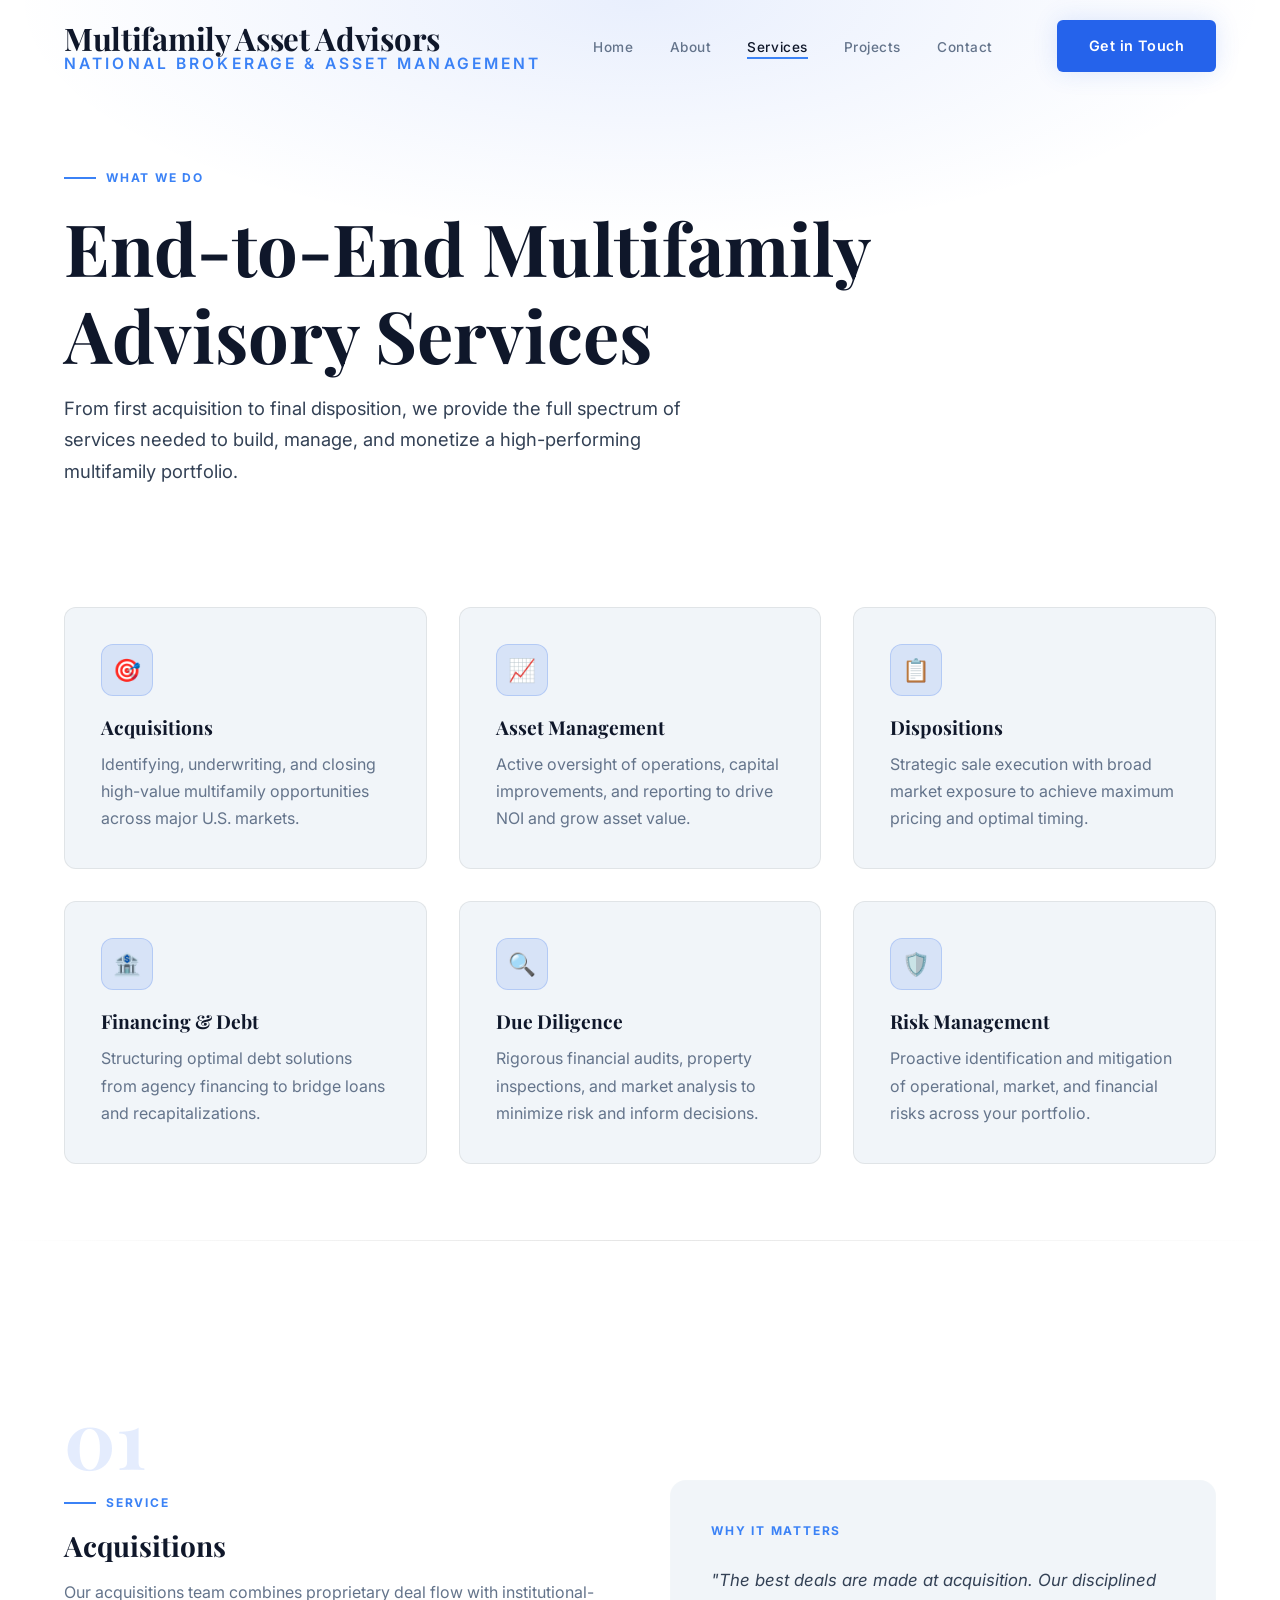
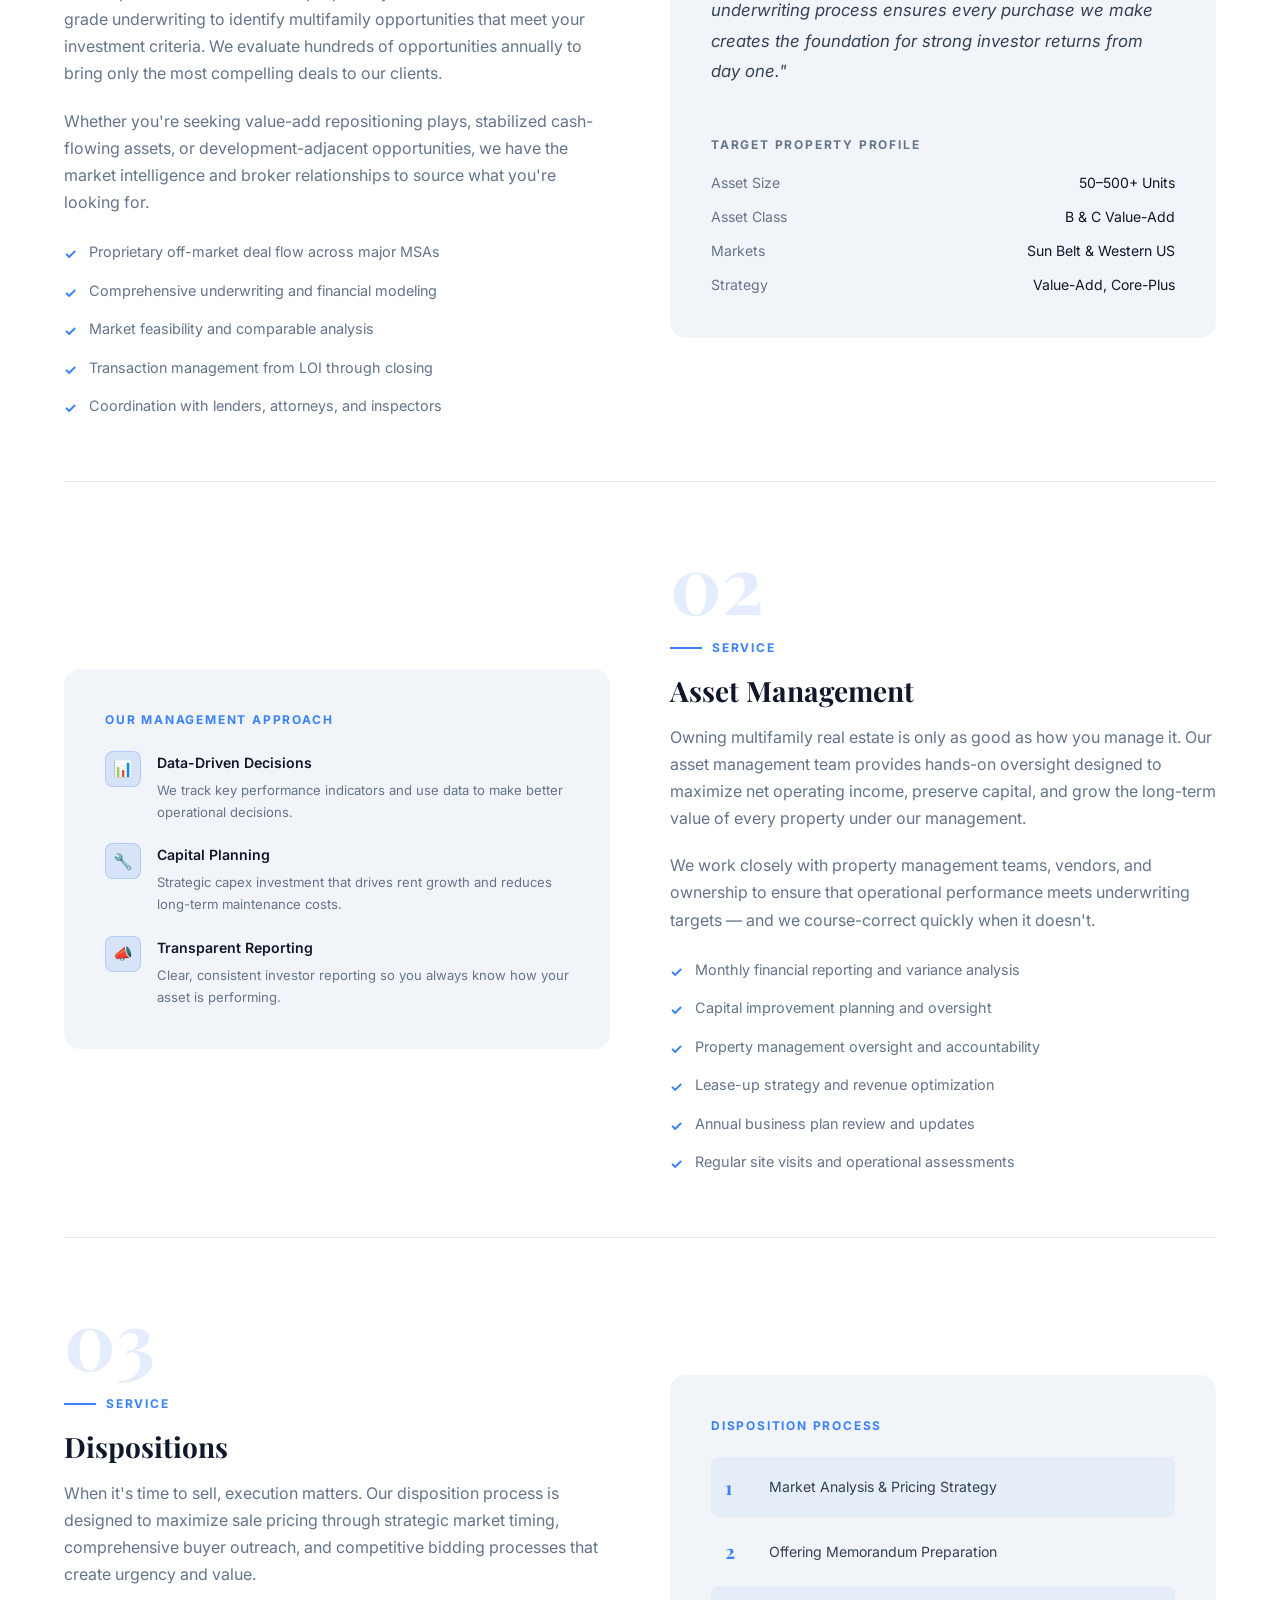
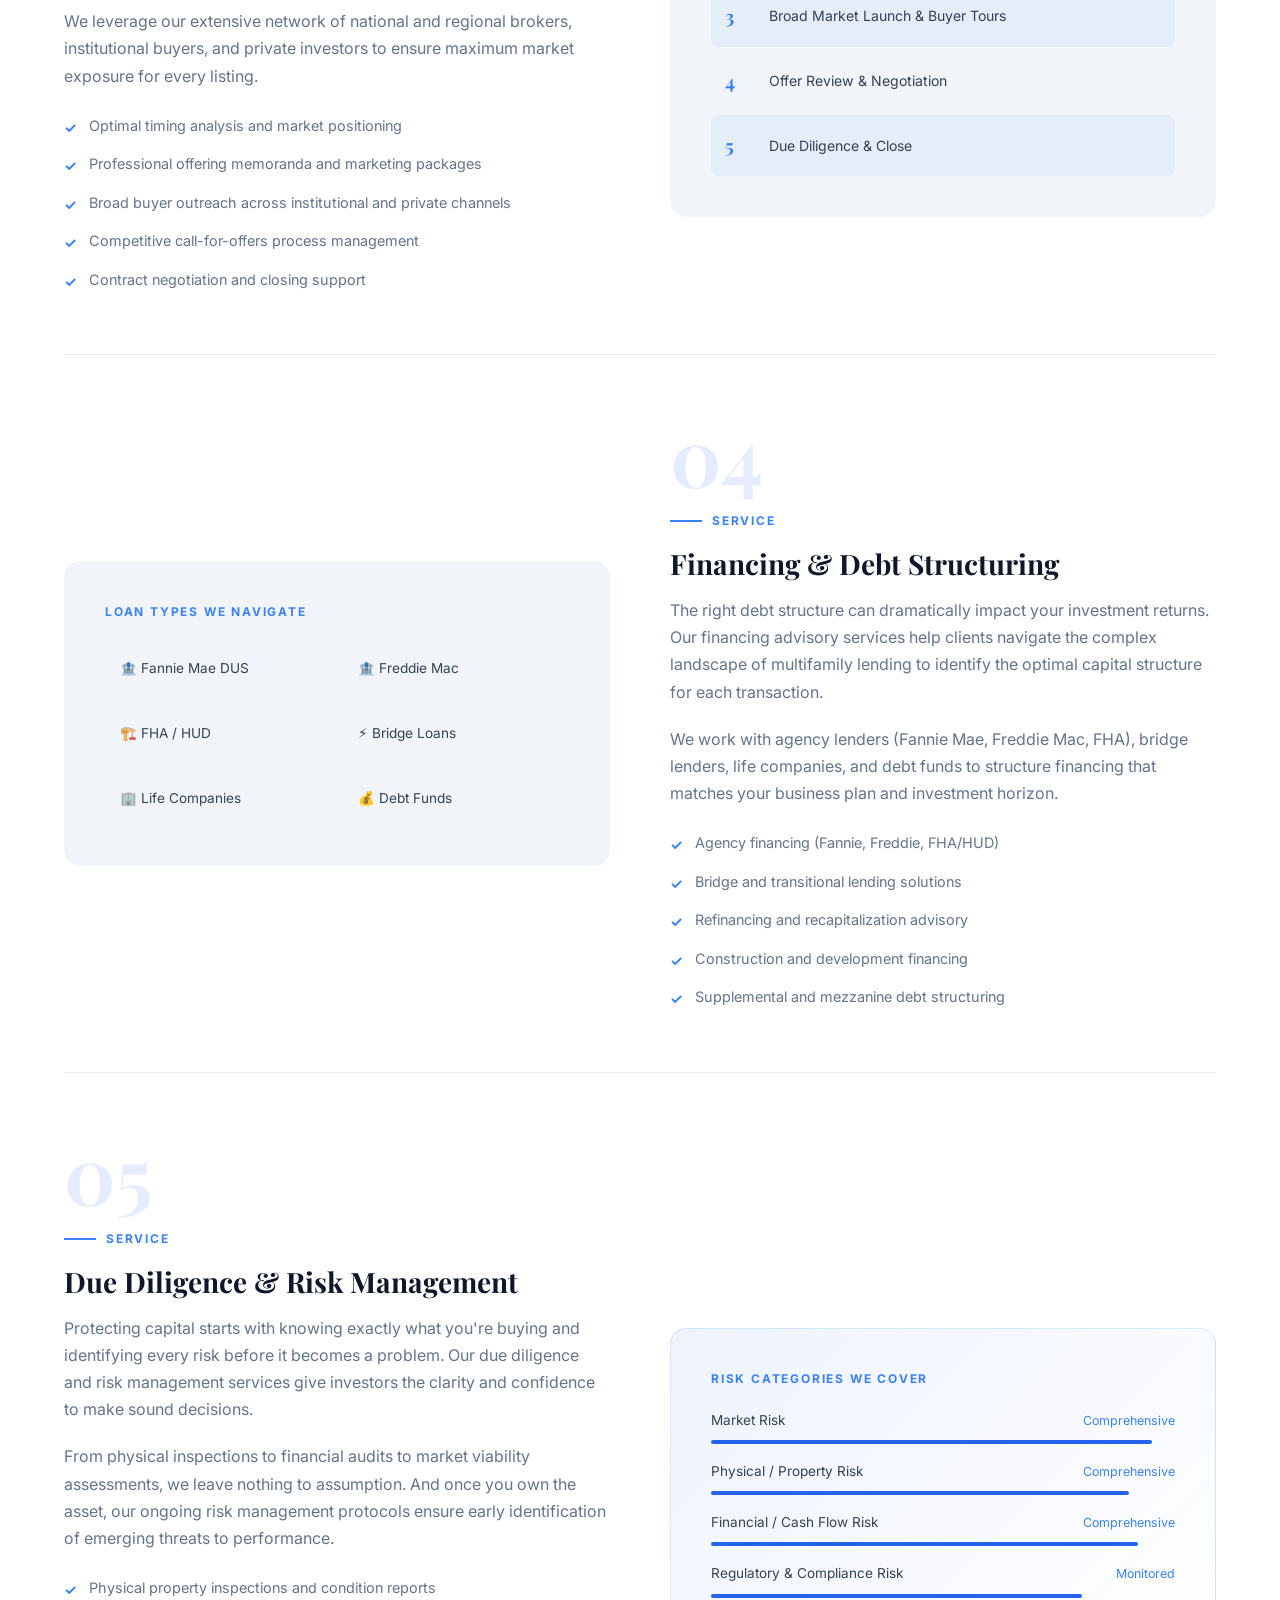
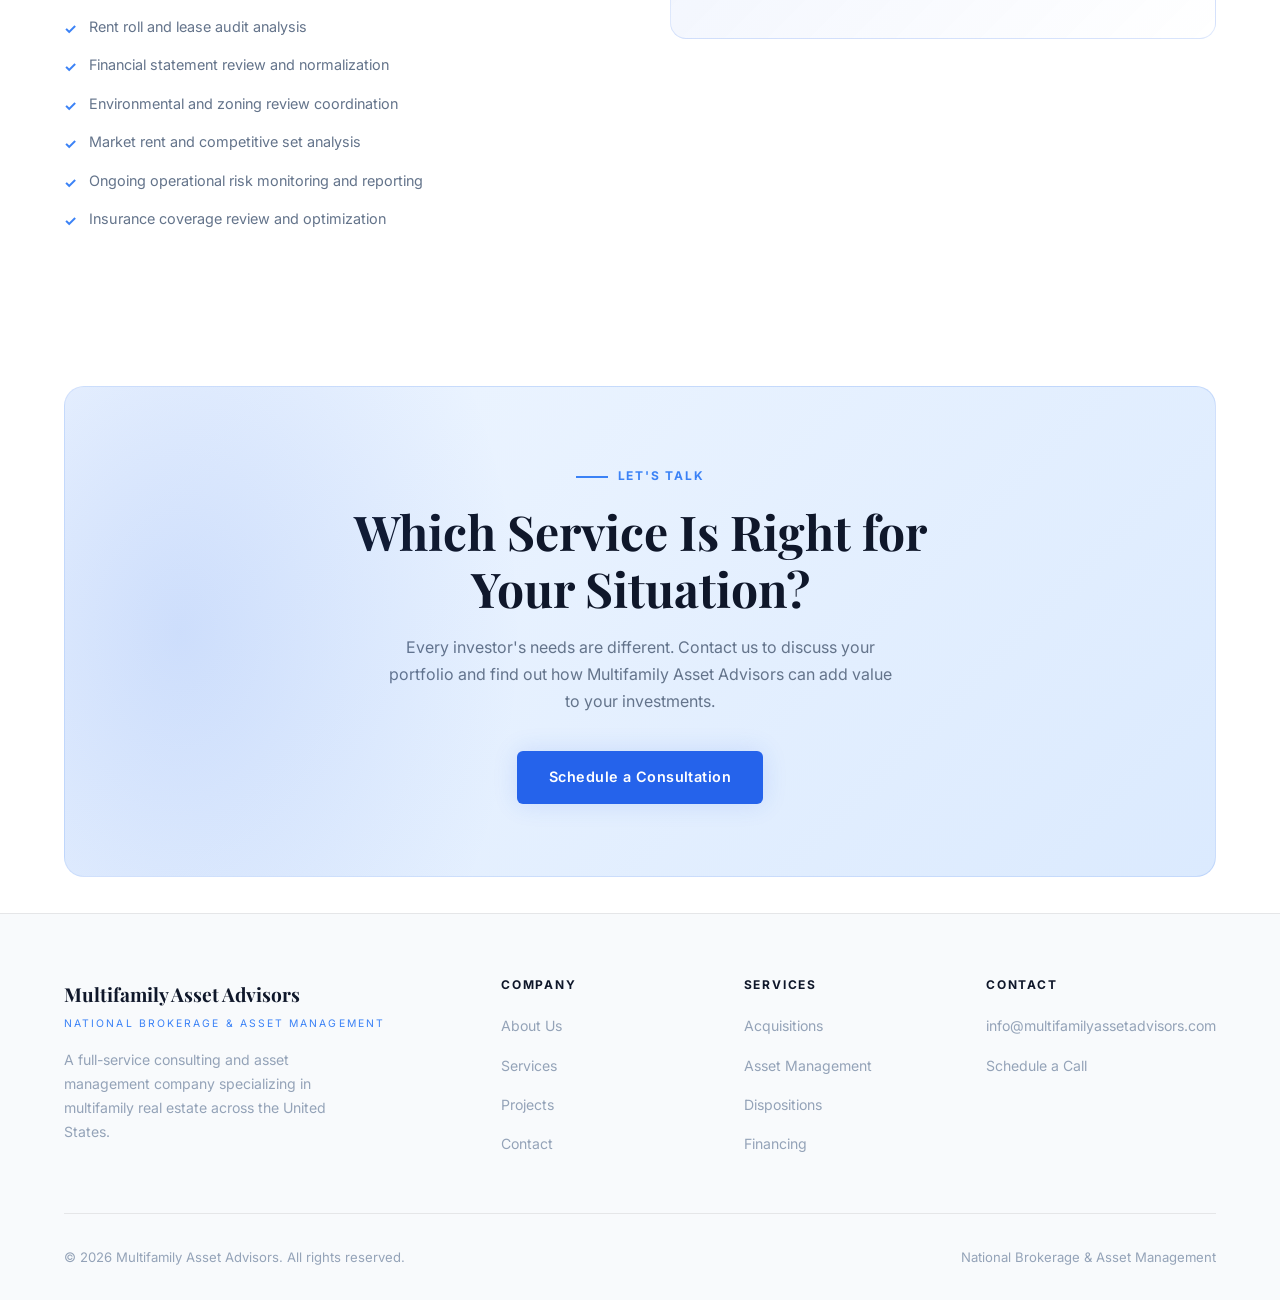
==== commit d1cc1ac7: "UI tweaks: logo size, button text color, section spacing - Increase nav logo font size 50% (1.3rem →" ====
--- a/services.html
+++ b/services.html
@@ -10,7 +10,7 @@
   <link href="https://fonts.googleapis.com/css2?family=Inter:wght@400;500;600;700&family=Playfair+Display:wght@400;600;700&display=swap" rel="stylesheet" />
   <link rel="stylesheet" href="assets/css/styles.css" />
 </head>
-<body>
+<body class="page-services">
 
   <!-- NAVIGATION -->
   <nav class="nav" id="nav">
--- a/assets/css/styles.css
+++ b/assets/css/styles.css
@@ -1,30 +1,30 @@
 /* ============================================
    Multifamily Asset Advisors - Main Stylesheet
-   Bold & Modern | Dark Navy + Electric Blue
+   Clean & Minimal | White + Blue
    ============================================ */
 
 /* ---------- CSS Variables ---------- */
 :root {
-  --navy-dark: #060F1E;
-  --navy: #0A1628;
-  --navy-mid: #122040;
-  --navy-light: #1A2F58;
+  --navy-dark: #FFFFFF;
+  --navy: #F8FAFC;
+  --navy-mid: #F1F5F9;
+  --navy-light: #E2E8F0;
   --blue: #2563EB;
   --blue-bright: #3B82F6;
-  --blue-glow: rgba(37, 99, 235, 0.25);
+  --blue-glow: rgba(37, 99, 235, 0.15);
   --gold: #F59E0B;
   --gold-light: #FCD34D;
-  --white: #FFFFFF;
-  --off-white: #F1F5F9;
-  --gray-200: #E2E8F0;
-  --gray-400: #94A3B8;
-  --gray-600: #475569;
+  --white: #0F172A;
+  --off-white: #1E293B;
+  --gray-200: #334155;
+  --gray-400: #64748B;
+  --gray-600: #94A3B8;
   --font-sans: 'Inter', system-ui, -apple-system, sans-serif;
   --font-display: 'Playfair Display', 'Georgia', serif;
   --transition: 0.3s cubic-bezier(0.4, 0, 0.2, 1);
   --radius: 12px;
-  --shadow-md: 0 4px 24px rgba(0,0,0,0.3);
-  --shadow-lg: 0 8px 40px rgba(0,0,0,0.4);
+  --shadow-md: 0 4px 24px rgba(0,0,0,0.08);
+  --shadow-lg: 0 8px 40px rgba(0,0,0,0.12);
 }
 
 /* ---------- Reset & Base ---------- */
@@ -72,6 +72,12 @@
 
 .section { padding: 100px 0; }
 .section-sm { padding: 60px 0; }
+
+/* Tighter spacing for About and Services pages */
+body.page-about .section,
+body.page-services .section { padding: 56px 0; }
+body.page-about .section-sm,
+body.page-services .section-sm { padding: 36px 0; }
 
 .section-label {
   display: inline-flex;
@@ -119,7 +125,7 @@
 
 .btn-primary {
   background: var(--blue);
-  color: var(--white);
+  color: #FFFFFF;
   box-shadow: 0 0 24px var(--blue-glow);
 }
 
@@ -132,7 +138,7 @@
 .btn-outline {
   background: transparent;
   color: var(--white);
-  border: 1.5px solid rgba(255,255,255,0.25);
+  border: 1.5px solid rgba(0,0,0,0.2);
 }
 
 .btn-outline:hover {
@@ -164,11 +170,11 @@
 }
 
 .nav.scrolled {
-  background: rgba(6, 15, 30, 0.95);
+  background: rgba(255, 255, 255, 0.95);
   backdrop-filter: blur(20px);
   -webkit-backdrop-filter: blur(20px);
   padding: 14px 0;
-  border-bottom: 1px solid rgba(255,255,255,0.06);
+  border-bottom: 1px solid rgba(0,0,0,0.08);
 }
 
 .nav-inner {
@@ -185,14 +191,14 @@
 
 .nav-logo-main {
   font-family: var(--font-display);
-  font-size: 1.3rem;
+  font-size: 1.95rem;
   font-weight: 700;
   color: var(--white);
   letter-spacing: -0.01em;
 }
 
 .nav-logo-sub {
-  font-size: 0.65rem;
+  font-size: 0.975rem;
   font-weight: 600;
   letter-spacing: 0.2em;
   text-transform: uppercase;
@@ -213,6 +219,9 @@
   transition: var(--transition);
   position: relative;
 }
+
+.nav-logo-main { color: var(--white) !important; }
+.nav-hamburger span { background: var(--white) !important; }
 
 .nav-links a::after {
   content: '';
@@ -261,7 +270,7 @@
   position: fixed;
   inset: 0;
   z-index: 99;
-  background: var(--navy-dark);
+  background: #FFFFFF;
   flex-direction: column;
   align-items: center;
   justify-content: center;
@@ -288,6 +297,19 @@
   color: var(--white);
   font-size: 2rem;
   cursor: pointer;
+}
+
+/* ---------- Hero bg overrides for light theme ---------- */
+.hero-bg {
+  background:
+    radial-gradient(ellipse 80% 60% at 60% 40%, rgba(37,99,235,0.07) 0%, transparent 70%),
+    radial-gradient(ellipse 60% 40% at 20% 80%, rgba(37,99,235,0.04) 0%, transparent 60%) !important;
+}
+
+.hero-grid {
+  background-image:
+    linear-gradient(rgba(37,99,235,0.04) 1px, transparent 1px),
+    linear-gradient(90deg, rgba(37,99,235,0.04) 1px, transparent 1px) !important;
 }
 
 /* ---------- Hero ---------- */
@@ -378,7 +400,7 @@
   gap: 48px;
   flex-wrap: wrap;
   padding-top: 40px;
-  border-top: 1px solid rgba(255,255,255,0.08);
+  border-top: 1px solid rgba(0,0,0,0.1);
 }
 
 .hero-stat-value {
@@ -403,7 +425,7 @@
 /* ---------- Cards ---------- */
 .card {
   background: var(--navy-mid);
-  border: 1px solid rgba(255,255,255,0.06);
+  border: 1px solid rgba(0,0,0,0.07);
   border-radius: var(--radius);
   padding: 36px;
   transition: var(--transition);
@@ -439,7 +461,7 @@
 /* ---------- Team Cards ---------- */
 .team-card {
   background: var(--navy-mid);
-  border: 1px solid rgba(255,255,255,0.06);
+  border: 1px solid rgba(0,0,0,0.07);
   border-radius: var(--radius);
   overflow: hidden;
   transition: var(--transition);
@@ -500,8 +522,8 @@
 /* ---------- Stats Bar ---------- */
 .stats-bar {
   background: var(--navy-mid);
-  border-top: 1px solid rgba(255,255,255,0.06);
-  border-bottom: 1px solid rgba(255,255,255,0.06);
+  border-top: 1px solid rgba(0,0,0,0.07);
+  border-bottom: 1px solid rgba(0,0,0,0.07);
   padding: 40px 0;
 }
 
@@ -538,13 +560,13 @@
 .divider {
   width: 100%;
   height: 1px;
-  background: linear-gradient(90deg, transparent, rgba(255,255,255,0.08), transparent);
+  background: linear-gradient(90deg, transparent, rgba(0,0,0,0.1), transparent);
 }
 
 /* ---------- CTA Section ---------- */
 .cta-section {
-  background: linear-gradient(135deg, var(--navy-mid) 0%, rgba(37,99,235,0.15) 100%);
-  border: 1px solid rgba(37,99,235,0.2);
+  background: linear-gradient(135deg, #EFF6FF 0%, #DBEAFE 100%);
+  border: 1px solid rgba(37,99,235,0.15);
   border-radius: 20px;
   padding: 72px 60px;
   text-align: center;
@@ -568,8 +590,8 @@
 
 /* ---------- Footer ---------- */
 .footer {
-  background: var(--navy-dark);
-  border-top: 1px solid rgba(255,255,255,0.06);
+  background: #F8FAFC;
+  border-top: 1px solid rgba(0,0,0,0.08);
   padding: 64px 0 32px;
 }
 
@@ -624,7 +646,7 @@
 
 .footer-bottom {
   padding-top: 32px;
-  border-top: 1px solid rgba(255,255,255,0.06);
+  border-top: 1px solid rgba(0,0,0,0.08);
   display: flex;
   align-items: center;
   justify-content: space-between;
@@ -664,7 +686,7 @@
   gap: 60px;
   align-items: center;
   padding: 60px 0;
-  border-bottom: 1px solid rgba(255,255,255,0.06);
+  border-bottom: 1px solid rgba(0,0,0,0.08);
 }
 
 .service-detail:last-child { border-bottom: none; }
@@ -704,7 +726,7 @@
 /* ---------- Project Cards ---------- */
 .project-card {
   background: var(--navy-mid);
-  border: 1px solid rgba(255,255,255,0.06);
+  border: 1px solid rgba(0,0,0,0.07);
   border-radius: var(--radius);
   overflow: hidden;
   transition: var(--transition);
@@ -763,7 +785,7 @@
   gap: 20px;
   margin-top: 16px;
   padding-top: 16px;
-  border-top: 1px solid rgba(255,255,255,0.06);
+  border-top: 1px solid rgba(0,0,0,0.08);
 }
 
 .project-meta-item {
@@ -830,7 +852,7 @@
 
 .form-card {
   background: var(--navy-mid);
-  border: 1px solid rgba(255,255,255,0.06);
+  border: 1px solid rgba(0,0,0,0.07);
   border-radius: var(--radius);
   padding: 40px;
 }
@@ -854,8 +876,8 @@
 .form-group textarea {
   width: 100%;
   padding: 12px 16px;
-  background: rgba(255,255,255,0.04);
-  border: 1px solid rgba(255,255,255,0.1);
+  background: #FFFFFF;
+  border: 1px solid rgba(0,0,0,0.12);
   border-radius: 8px;
   color: var(--white);
   font-family: var(--font-sans);
